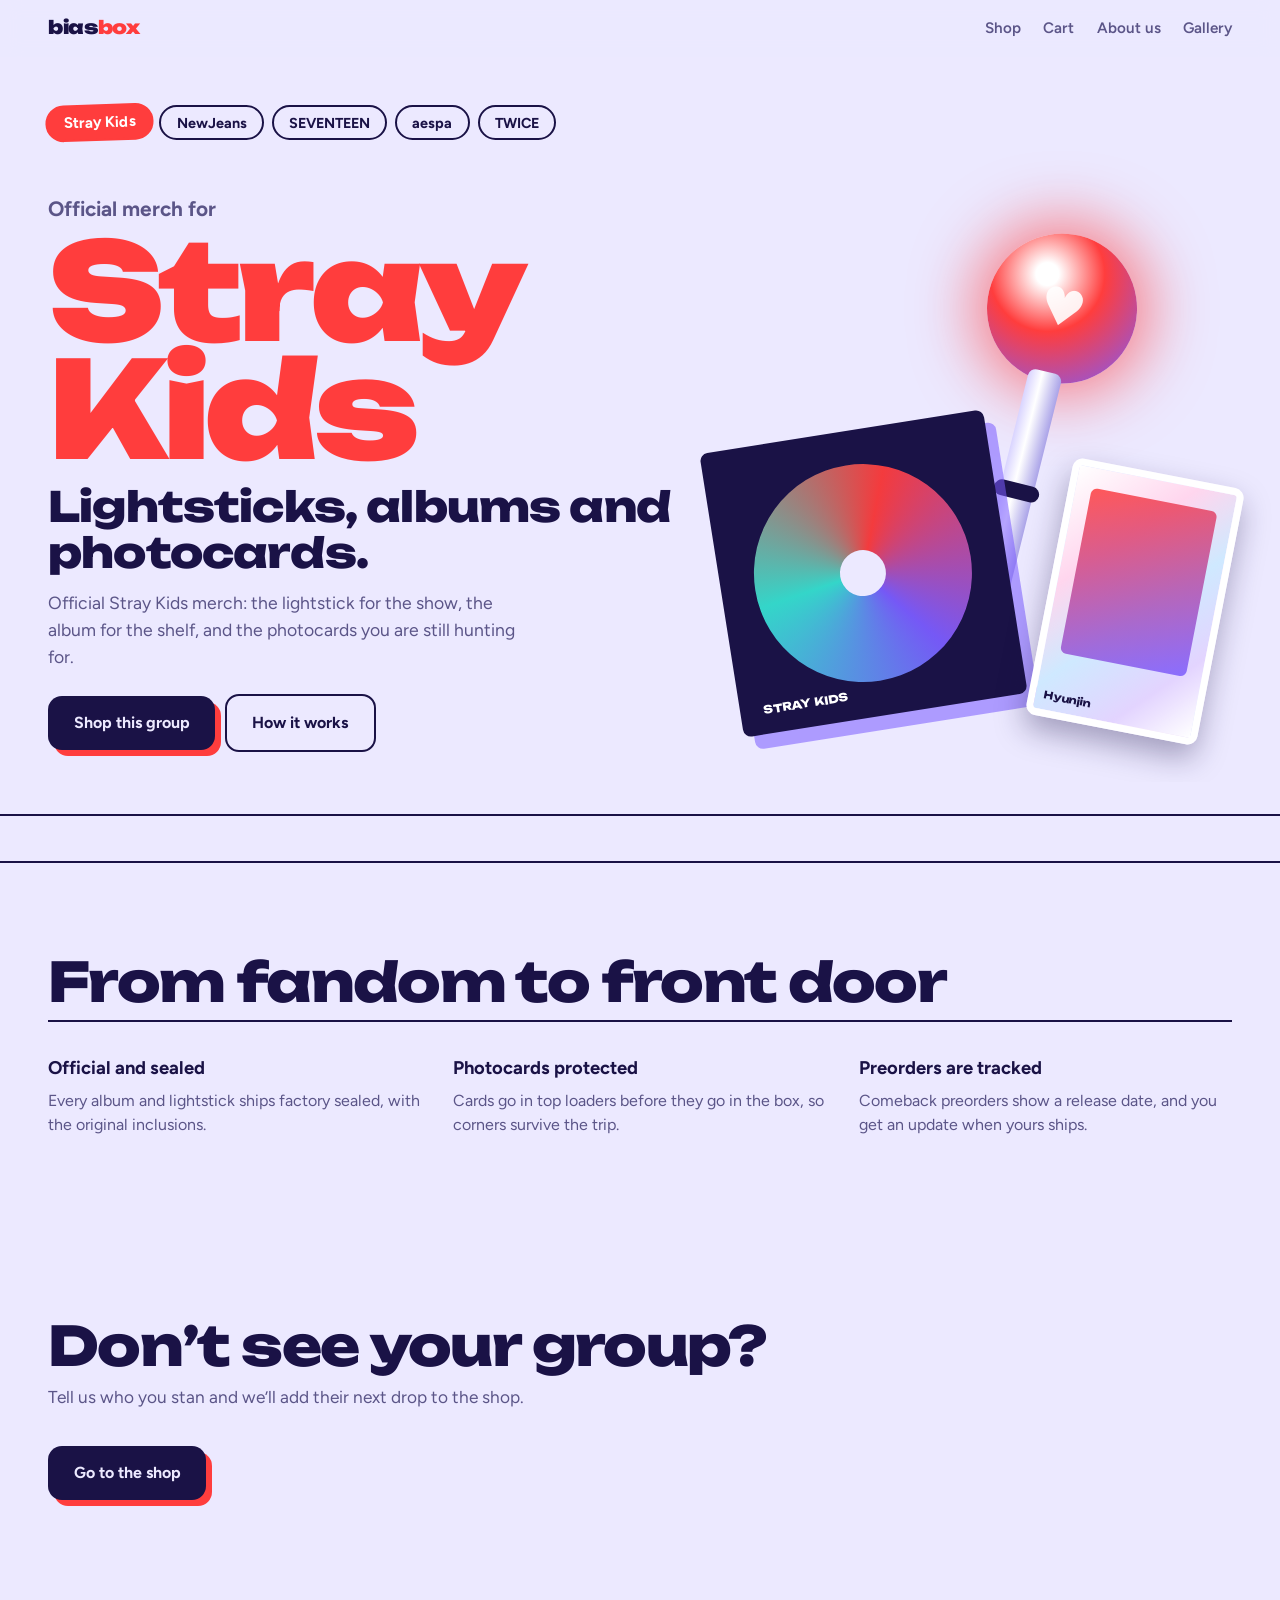
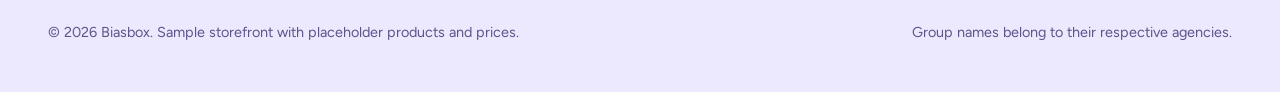
==== index.html @ 9d8fe7e4 "Update index.html" ====
<!DOCTYPE html>
<html lang="en">
<head>
<meta charset="utf-8">
<meta name="viewport" content="width=device-width, initial-scale=1, viewport-fit=cover">
<title>Bias Box – Official K-pop Merch</title>
<link rel="preconnect" href="https://fonts.googleapis.com">
<link href="https://fonts.googleapis.com/css2?family=Unbounded:wght@500;800;900&family=Figtree:wght@400;600;700&display=swap" rel="stylesheet">
<style>
:root{
  --bg:#ece9ff;--surface:#ffffff;--ink:#1a1246;--muted:#5b5588;--line:#cfc9f5;
  --accent:#ff3d9a;--accent2:#7a5cff;--on-accent:#fff;
  box-sizing:border-box;padding-top:env(safe-area-inset-top,0px);padding-bottom:env(safe-area-inset-bottom,0px);
}
@media (prefers-color-scheme:dark){:root:not([data-theme="light"]){--bg:#120d33;--surface:#1d1650;--ink:#f1eeff;--muted:#a9a2dd;--line:#352c7a}}
:root[data-theme="dark"]{--bg:#120d33;--surface:#1d1650;--ink:#f1eeff;--muted:#a9a2dd;--line:#352c7a}
*,*::before,*::after{box-sizing:border-box}
html{height:100%;scroll-padding-top:env(safe-area-inset-top,0px);scroll-behavior:smooth}
body{margin:0;min-height:100%;background:var(--bg);color:var(--ink);font-family:"Figtree",system-ui,-apple-system,"Segoe UI",sans-serif;line-height:1.55;overflow-x:hidden;transition:background .4s}
body::before{content:"";position:fixed;inset:0 0 auto;height:env(safe-area-inset-top,0px);background:var(--bg);z-index:30}
a{color:inherit}
:focus-visible{outline:3px solid var(--accent);outline-offset:3px}
.d{font-family:"Unbounded","Arial Black",system-ui,sans-serif}

header{position:sticky;top:env(safe-area-inset-top,0px);z-index:20;display:flex;align-items:center;justify-content:space-between;gap:1rem;padding:.9rem clamp(1rem,4vw,3rem);background:color-mix(in srgb,var(--bg) 85%,transparent);backdrop-filter:blur(10px)}
.logo{font-weight:900;font-size:1.15rem;text-decoration:none;letter-spacing:-.02em}
.logo i{font-style:normal;color:var(--accent)}
nav{display:flex;gap:1.4rem;font-weight:600;font-size:.95rem}
nav a{text-decoration:none;color:var(--muted)}nav a:hover{color:var(--ink)}
.cart{border:2px solid var(--ink);background:none;color:var(--ink);font:700 .9rem "Figtree",sans-serif;padding:.45rem 1rem;border-radius:99px;cursor:pointer}

/* HERO */
.hero{position:relative;padding:clamp(1.5rem,4vw,3rem) clamp(1rem,4vw,3rem) 0;overflow:hidden}
.pick{display:flex;flex-wrap:wrap;gap:.5rem;margin-bottom:1.4rem}
.pick button{font:700 .9rem "Figtree",sans-serif;border:2px solid var(--ink);background:transparent;color:var(--ink);padding:.4rem .95rem;border-radius:99px;cursor:pointer;transition:.2s}
.pick button[aria-pressed="true"]{background:var(--accent);border-color:var(--accent);color:var(--on-accent);transform:rotate(-2deg) scale(1.05)}
.stage{display:grid;grid-template-columns:1.25fr 1fr;gap:2rem;align-items:center;min-height:min(70vh,620px)}
.kicker{font-size:clamp(1rem,2vw,1.3rem);font-weight:700;margin:0 0 .4rem;color:var(--muted)}
.gname{font-weight:900;font-size:clamp(3rem,10.5vw,9rem);line-height:.88;letter-spacing:-.04em;margin:0;color:var(--accent);word-break:break-word;transition:color .3s}
.what{font-weight:800;font-size:clamp(1.3rem,3.4vw,2.6rem);line-height:1.1;letter-spacing:-.02em;margin:1rem 0 .8rem;max-width:18ch}
.sub{max-width:44ch;color:var(--muted);font-size:1.1rem;margin:0 0 1.5rem}
.cta{display:inline-block;background:var(--ink);color:var(--bg);font-weight:700;padding:.9rem 1.6rem;border-radius:14px;text-decoration:none;box-shadow:6px 6px 0 var(--accent);transition:transform .15s,box-shadow .15s}
.cta:hover{transform:translate(3px,3px);box-shadow:3px 3px 0 var(--accent)}
.cta+.cta{background:transparent;color:var(--ink);border:2px solid var(--ink);box-shadow:none;margin-left:.6rem}

/* CSS-drawn merch trio */
.trio{position:relative;height:min(62vh,520px);min-height:340px}
.stick{position:absolute;left:50%;top:2%;width:64px;height:92%;transform:translateX(-50%) rotate(14deg);transform-origin:50% 90%}
.stick .orb{position:absolute;top:0;left:50%;width:150px;height:150px;transform:translateX(-50%);border-radius:50%;background:radial-gradient(circle at 35% 30%,#fff 0 8%,var(--accent) 40%,var(--accent2) 100%);box-shadow:0 0 60px 14px color-mix(in srgb,var(--accent) 60%,transparent);animation:glow 3s ease-in-out infinite}
.stick .orb::after{content:"♥";position:absolute;inset:0;display:grid;place-items:center;color:#fff;font-size:3.2rem;opacity:.9}
.stick .rod{position:absolute;top:140px;bottom:0;left:50%;width:34px;transform:translateX(-50%);border-radius:10px 10px 22px 22px;background:linear-gradient(90deg,#d9d4ff,#fff 40%,#aaa3e8)}
.stick .rod::before{content:"";position:absolute;top:34%;left:-6px;right:-6px;height:16px;border-radius:8px;background:var(--ink)}
.album{position:absolute;left:0;bottom:3%;width:56%;aspect-ratio:1;background:var(--ink);border-radius:8px;transform:rotate(-9deg);box-shadow:10px 14px 0 color-mix(in srgb,var(--accent2) 55%,transparent);overflow:hidden;display:grid;place-items:center}
.album::before{content:"";position:absolute;inset:12% 12%;border-radius:50%;background:conic-gradient(from 20deg,var(--accent),var(--accent2),#35e0d0,var(--accent));opacity:.95}
.album::after{content:"";position:absolute;width:16%;aspect-ratio:1;border-radius:50%;background:var(--bg)}
.album span{position:absolute;left:8%;bottom:6%;z-index:2;color:#fff;font:800 .7rem "Unbounded",sans-serif}
.pc{position:absolute;right:2%;bottom:0;width:34%;aspect-ratio:2/3;border-radius:10px;background:linear-gradient(135deg,#fff 0,#ffd6ee 30%,#cfe9ff 55%,#e3d4ff 80%,#fff);border:7px solid #fff;transform:rotate(11deg);box-shadow:0 14px 30px rgba(26,18,70,.35);display:flex;align-items:flex-end;padding:.5rem;font:800 .65rem "Unbounded",sans-serif;color:#1a1246}
.pc::before{content:"";position:absolute;inset:8% 10% 24%;border-radius:6px;background:linear-gradient(160deg,var(--accent),var(--accent2));opacity:.85}
.pc b{position:relative}
@keyframes glow{50%{box-shadow:0 0 90px 28px color-mix(in srgb,var(--accent) 70%,transparent)}}
@media(prefers-reduced-motion:reduce){.stick .orb{animation:none}html{scroll-behavior:auto}*{transition:none!important}}

.ticker{margin-top:2rem;border-block:2px solid var(--ink);overflow:hidden;white-space:nowrap;font-weight:900;padding:.6rem 0}
.ticker div{display:inline-block;animation:tick 28s linear infinite;padding-left:100%}
@keyframes tick{to{transform:translateX(-100%)}}

section{padding:clamp(3rem,7vw,6rem) clamp(1rem,4vw,3rem)}
h2{font-weight:800;font-size:clamp(1.8rem,4.5vw,3.4rem);letter-spacing:-.03em;line-height:1.05;margin:0 0 .6rem;max-width:20ch}
.lead{color:var(--muted);max-width:50ch;margin:0 0 2.2rem;font-size:1.08rem}

/* shop */
[hidden]{display:none!important}
#shoptitle{font-weight:800;font-size:clamp(2rem,6vw,4.5rem);letter-spacing:-.035em;line-height:1;margin:0 0 .6rem;color:var(--accent)}
.grid{display:grid;grid-template-columns:repeat(auto-fill,minmax(250px,1fr));gap:1.4rem}
.card{background:var(--surface);border:2px solid var(--ink);border-radius:22px 22px 22px 4px;padding:1rem;display:flex;flex-direction:column;gap:.7rem}
.card:nth-child(even){border-radius:22px 4px 22px 22px}
.thumb{aspect-ratio:4/3;border-radius:14px;display:grid;place-items:center;font-size:3.4rem;background:linear-gradient(135deg,var(--c1),var(--c2))}
.card h3{margin:0;font-size:1.05rem;line-height:1.25}
.card .g{font-size:.9rem;color:var(--muted);margin:0}
.row{display:flex;justify-content:space-between;align-items:center;margin-top:auto}
.price{font-weight:900}
.add{border:0;background:var(--ink);color:var(--bg);font:700 .85rem "Figtree",sans-serif;padding:.5rem .9rem;border-radius:10px;cursor:pointer}
.add.done{background:var(--accent);color:#fff}

.how{display:grid;grid-template-columns:repeat(auto-fit,minmax(220px,1fr));gap:2rem;border-top:2px solid var(--ink);padding-top:2rem}
.how h3{margin:0 0 .4rem;font-size:1.15rem}.how p{margin:0;color:var(--muted)}

footer{padding:2rem clamp(1rem,4vw,3rem) 3rem;color:var(--muted);font-size:.9rem;display:flex;flex-wrap:wrap;justify-content:space-between;gap:1rem}

@media(max-width:820px){
  header{flex-wrap:wrap}nav{width:100%;order:3;overflow-x:auto;gap:1.1rem;padding-bottom:.2rem}
  .stage{grid-template-columns:1fr;min-height:0}
  .trio{height:360px}
  .cta+.cta{margin:.6rem 0 0}
}
</style>
</head>
<body>
<header>
  <a class="logo d" href="#top">bias<i>box</i></a>
  <nav><a data-m="shop" href="#">Shop</a><a data-m="cart" href="#">Cart</a><a data-m="about" href="#">About us</a><a data-m="gallery" href="#">Gallery</a></nav>
</header>

<main id="top">
<div class="hero">
  <div class="pick" role="group" aria-label="Choose a group" id="pick"></div>
  <div class="stage">
    <div>
      <p class="kicker">Official merch for</p>
      <h1 class="gname d" id="gname">Stray Kids</h1>
      <p class="what d" id="what">Lightsticks, albums and photocards.</p>
      <p class="sub" id="sub">Everything you need for the comeback: a lightstick that syncs to the concert, the new album, and the photocards you are hunting for.</p>
      <a class="cta" data-m="shop" href="#">Shop this group</a><a class="cta" href="#how">How it works</a>
    </div>
    <div class="trio" aria-hidden="true">
      <div class="stick"><div class="orb"></div><div class="rod"></div></div>
      <div class="album"><span id="alb">STRAY KIDS</span></div>
      <div class="pc"><b id="pcn">Photocard</b></div>
    </div>
  </div>
</div>
<div class="ticker" aria-hidden="true"><div class="d">LIGHTSTICKS ✦ ALBUMS ✦ PHOTOCARDS ✦ HOODIES ✦ POSTERS ✦ KEYRINGS ✦ LIGHTSTICKS ✦ ALBUMS ✦ PHOTOCARDS ✦ HOODIES ✦ POSTERS ✦ KEYRINGS ✦</div></div>

<section id="how">
  <h2 class="d">From fandom to front door</h2>
  <div class="how">
    <div><h3>Official and sealed</h3><p>Every album and lightstick ships factory sealed, with the original inclusions.</p></div>
    <div><h3>Photocards protected</h3><p>Cards go in top loaders before they go in the box, so corners survive the trip.</p></div>
    <div><h3>Preorders are tracked</h3><p>Comeback preorders show a release date, and you get an update when yours ships.</p></div>
  </div>
</section>

<section id="groups">
  <h2 class="d">Don’t see your group?</h2>
  <p class="lead">Tell us who you stan and we’ll add their next drop to the shop.</p>
  <a class="cta" data-m="shop" href="#">Go to the shop</a>
</section>
</main>

<footer><span>© 2026 Biasbox. Sample storefront with placeholder products and prices.</span><span>Group names belong to their respective agencies.</span></footer>

<script>
const MAIN="shop.html";
const groups=[
 {n:"Stray Kids",m:"SKZ",a:"#ff3d3d",b:"#7a5cff",pc:"Hyunjin"},
 {n:"NewJeans",m:"NJ",a:"#2fa8ff",b:"#a06bff",pc:"Haerin"},
 {n:"SEVENTEEN",m:"SVT",a:"#ff7ac8",b:"#6fa8ff",pc:"Mingyu"},
 {n:"aespa",m:"æ",a:"#b266ff",b:"#22d3c5",pc:"Karina"},
 {n:"TWICE",m:"TW",a:"#ff6a3d",b:"#ff3d9a",pc:"Nayeon"}
];
const $=id=>document.getElementById(id);
let cur=0;
function render(){
  const g=groups[cur],r=document.documentElement.style;
  r.setProperty("--accent",g.a);r.setProperty("--accent2",g.b);
  $("gname").textContent=g.n;
  $("what").textContent="Lightsticks, albums and photocards.";
  $("sub").textContent="Official "+g.n+" merch: the lightstick for the show, the album for the shelf, and the photocards you are still hunting for.";
  $("alb").textContent=g.n.toUpperCase();$("pcn").textContent=g.pc;
  [...$("pick").children].forEach((b,i)=>b.setAttribute("aria-pressed",i===cur));
  document.querySelectorAll("[data-m]").forEach(a=>{a.href=MAIN+"?g="+cur+"#"+a.dataset.m;a.target="_blank";a.rel="noopener"});
}
$("pick").innerHTML=groups.map((g,i)=>`<button type="button" data-i="${i}" aria-pressed="false">${g.n}</button>`).join("");
$("pick").addEventListener("click",e=>{const b=e.target.closest("button");if(b){cur=+b.dataset.i;render()}});
render();
</script>
</body>
</html>
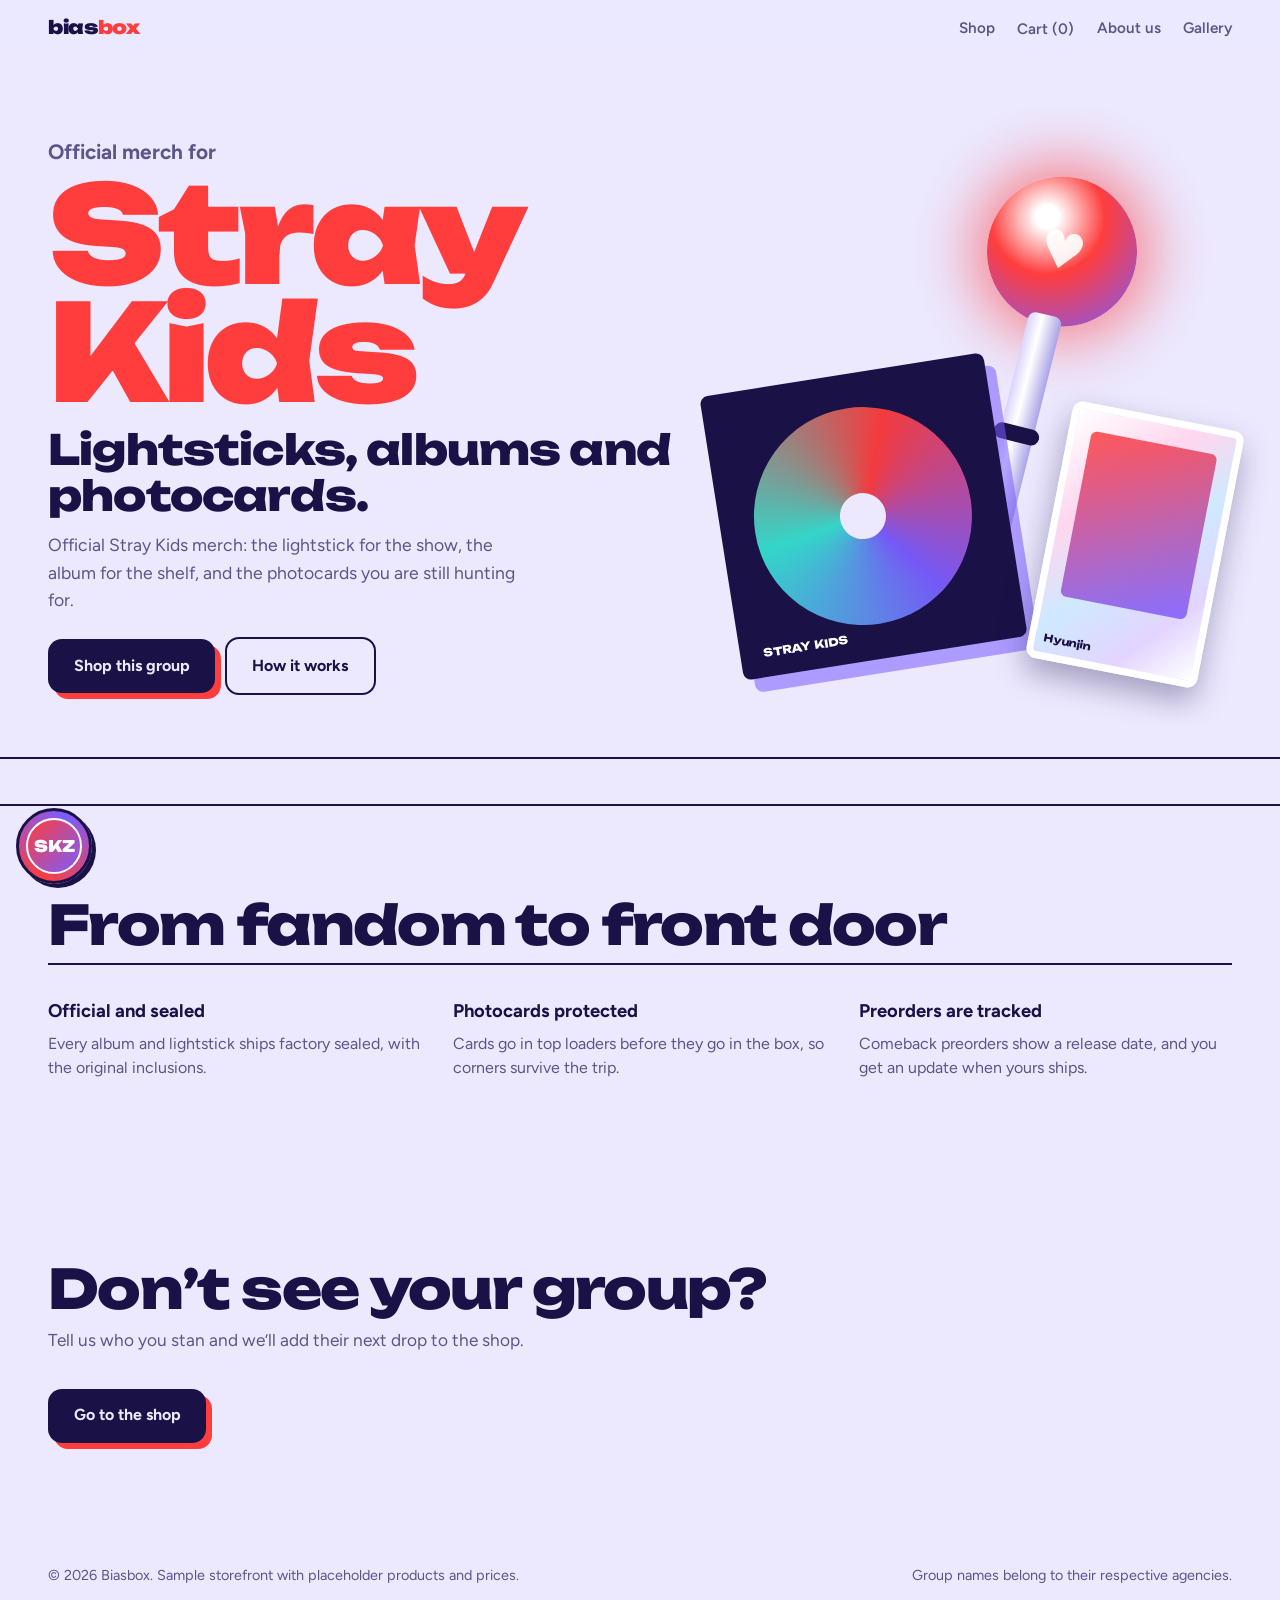
==== commit d3007508: "Update index.html" ====
--- a/index.html
+++ b/index.html
@@ -3,7 +3,7 @@
 <head>
 <meta charset="utf-8">
 <meta name="viewport" content="width=device-width, initial-scale=1, viewport-fit=cover">
-<title>Bias Box – Official K-pop Merch</title>
+<title>Biasbox – Official K-pop Merch</title>
 <link rel="preconnect" href="https://fonts.googleapis.com">
 <link href="https://fonts.googleapis.com/css2?family=Unbounded:wght@500;800;900&family=Figtree:wght@400;600;700&display=swap" rel="stylesheet">
 <style>
@@ -93,24 +93,60 @@
   .trio{height:360px}
   .cta+.cta{margin:.6rem 0 0}
 }
+
+[hidden]{display:none!important}
+#shoptitle{font-weight:800;font-size:clamp(2rem,6vw,4.5rem);letter-spacing:-.035em;line-height:1;margin:0 0 .6rem;color:var(--accent)}
+.navbtn{font:600 .95rem "Figtree",sans-serif;background:none;border:0;color:var(--muted);cursor:pointer;padding:0}.navbtn:hover{color:var(--ink)}
+.thumb{overflow:hidden}
+.gal{display:grid;grid-template-columns:repeat(auto-fill,minmax(200px,1fr));gap:1rem}
+.gal figure{margin:0;position:relative;aspect-ratio:1;border-radius:18px;border:2px solid var(--ink);display:grid;place-items:center;font-size:3.6rem;overflow:hidden;background:linear-gradient(135deg,var(--c1),var(--c2))}
+.gal figure:first-child{grid-column:span 2;aspect-ratio:2/1}
+.gal figcaption{position:absolute;left:.6rem;bottom:.5rem;font:700 .8rem "Figtree",sans-serif;color:#1a1246;background:rgba(255,255,255,.85);padding:.15rem .6rem;border-radius:99px}
+.gal img{width:100%;height:100%;object-fit:cover}
+.about{max-width:60ch;font-size:1.1rem;color:var(--muted)}
+.badge{position:fixed;left:max(1rem,env(safe-area-inset-left,0px));bottom:calc(1rem + env(safe-area-inset-bottom,0px));width:76px;height:76px;border-radius:50%;z-index:25;border:3px solid var(--ink);background:conic-gradient(from 200deg,var(--accent),var(--accent2),var(--accent));display:grid;place-items:center;text-decoration:none;box-shadow:4px 4px 0 var(--ink);transition:transform .2s}
+.badge:hover{transform:rotate(-8deg) scale(1.06)}
+.badge span{width:56px;height:56px;border-radius:50%;background:rgba(18,13,51,.55);color:#fff;display:grid;place-items:center;font:900 1rem "Unbounded",sans-serif}
+.scrim{position:fixed;inset:0;background:rgba(26,18,70,.45);z-index:35}
+.drawer{position:fixed;top:0;right:0;bottom:0;width:min(400px,100%);background:var(--surface);border-left:2px solid var(--ink);z-index:40;display:flex;flex-direction:column;padding:calc(1.2rem + env(safe-area-inset-top,0px)) 1.2rem calc(1.2rem + env(safe-area-inset-bottom,0px));transform:translateX(100%);visibility:hidden;transition:transform .3s,visibility .3s}
+.drawer.open{transform:none;visibility:visible}
+.dh{display:flex;justify-content:space-between;align-items:center}.dh h2{font-size:1.4rem;margin:0}
+#lines{flex:1;overflow:auto;margin:1rem 0}
+.line{display:grid;grid-template-columns:52px 1fr auto;gap:.7rem;align-items:center;padding:.6rem 0;border-bottom:1px solid var(--line)}
+.lt{width:52px;height:52px;border-radius:12px;display:grid;place-items:center;font-size:1.6rem;background:linear-gradient(135deg,var(--c1),var(--c2));overflow:hidden}
+.qty{display:flex;align-items:center;gap:.5rem;font-weight:700}
+.qty button{width:28px;height:28px;border-radius:50%;border:2px solid var(--ink);background:none;color:var(--ink);cursor:pointer;font-weight:700}
+
+section{scroll-margin-top:6rem}
+#page-shop,#page-gallery,#page-about{min-height:70vh}
+.thumb,.lt{position:relative}
+.px{position:absolute;inset:0;width:100%;height:100%;object-fit:cover}
+.lg{position:relative;overflow:hidden;display:grid;place-items:center;width:46px;height:46px;border-radius:50%;background:linear-gradient(135deg,var(--a),var(--b));color:#fff;font:900 .8rem "Unbounded","Arial Black",sans-serif;border:2px solid #fff}
+.dock{position:fixed;left:max(1rem,env(safe-area-inset-left,0px));bottom:calc(1rem + env(safe-area-inset-bottom,0px));width:76px;height:76px;border-radius:50%;z-index:25;border:3px solid var(--ink);background:conic-gradient(from 200deg,var(--accent),var(--accent2),var(--accent));box-shadow:4px 4px 0 var(--ink);overflow:hidden;display:flex;flex-direction:column;justify-content:flex-end;align-items:center;transition:height .35s cubic-bezier(.3,1.3,.5,1),border-radius .3s}
+.dock.open{height:calc(76px + var(--n)*60px + 12px);border-radius:20px;background:var(--surface)}
+.dlist{display:flex;flex-direction:column;gap:8px;padding-top:12px;opacity:0;transition:opacity .2s}
+.dock.open .dlist{opacity:1;transition-delay:.15s}
+.dock:not(.open) .dlist{visibility:hidden}
+.gb{border:0;background:none;padding:2px;border-radius:50%;cursor:pointer;line-height:0}
+.gb[aria-pressed="true"]{outline:3px solid var(--accent);outline-offset:1px}
+.dtog{flex:none;width:70px;height:70px;border:0;background:none;cursor:pointer;display:grid;place-items:center;color:var(--ink);font:900 1.4rem "Unbounded",sans-serif;padding:0}
+.dtog .lg{width:56px;height:56px;font-size:1rem}
 </style>
 </head>
 <body>
 <header>
-  <a class="logo d" href="#top">bias<i>box</i></a>
-  <nav><a data-m="shop" href="#">Shop</a><a data-m="cart" href="#">Cart</a><a data-m="about" href="#">About us</a><a data-m="gallery" href="#">Gallery</a></nav>
+  <a class="logo d" href="index.html">bias<i>box</i></a>
+  <nav><a href="shop.html">Shop</a><button class="navbtn" id="cartbtn" type="button">Cart (<span id="cc">0</span>)</button><a href="about.html">About us</a><a href="gallery.html">Gallery</a></nav>
 </header>
-
 <main id="top">
 <div class="hero">
-  <div class="pick" role="group" aria-label="Choose a group" id="pick"></div>
   <div class="stage">
     <div>
       <p class="kicker">Official merch for</p>
       <h1 class="gname d" id="gname">Stray Kids</h1>
       <p class="what d" id="what">Lightsticks, albums and photocards.</p>
       <p class="sub" id="sub">Everything you need for the comeback: a lightstick that syncs to the concert, the new album, and the photocards you are hunting for.</p>
-      <a class="cta" data-m="shop" href="#">Shop this group</a><a class="cta" href="#how">How it works</a>
+      <a class="cta" href="shop.html">Shop this group</a><a class="cta" href="#how">How it works</a>
     </div>
     <div class="trio" aria-hidden="true">
       <div class="stick"><div class="orb"></div><div class="rod"></div></div>
@@ -133,36 +169,85 @@
 <section id="groups">
   <h2 class="d">Don’t see your group?</h2>
   <p class="lead">Tell us who you stan and we’ll add their next drop to the shop.</p>
-  <a class="cta" data-m="shop" href="#">Go to the shop</a>
+  <a class="cta" href="shop.html">Go to the shop</a>
 </section>
 </main>
-
 <footer><span>© 2026 Biasbox. Sample storefront with placeholder products and prices.</span><span>Group names belong to their respective agencies.</span></footer>
 
+<div class="scrim" id="scrim" hidden></div>
+<aside class="drawer" id="drawer" aria-label="Cart">
+  <div class="dh"><h2 class="d">Your cart</h2><button class="navbtn" id="close" type="button">Close</button></div>
+  <div id="lines"></div>
+  <div><div class="row"><b>Total</b><b class="d" id="total">$0</b></div>
+  <button class="cta" id="checkout" type="button" style="border:0;cursor:pointer;width:100%;margin-top:.8rem">Checkout</button>
+  <p class="g" id="note" style="color:var(--muted)"></p></div>
+</aside>
+
+<div class="dock" id="dock"><div class="dlist" id="list"></div><button class="dtog" id="tog" type="button" aria-label="Choose group" aria-expanded="false"></button></div>
 <script>
-const MAIN="shop.html";
+const $=id=>document.getElementById(id)||document.createElement("div");
+// IMAGES: paste links into logo_url and img_url (order: lightstick, album, photocards, hoodie, keyring, posters).
+// Remote links load when this file runs on your own site or computer; the hosted preview blocks them and shows the fallback.
+const U=["","","","","",""];
 const groups=[
- {n:"Stray Kids",m:"SKZ",a:"#ff3d3d",b:"#7a5cff",pc:"Hyunjin"},
- {n:"NewJeans",m:"NJ",a:"#2fa8ff",b:"#a06bff",pc:"Haerin"},
- {n:"SEVENTEEN",m:"SVT",a:"#ff7ac8",b:"#6fa8ff",pc:"Mingyu"},
- {n:"aespa",m:"æ",a:"#b266ff",b:"#22d3c5",pc:"Karina"},
- {n:"TWICE",m:"TW",a:"#ff6a3d",b:"#ff3d9a",pc:"Nayeon"}
+ {n:"Stray Kids",m:"SKZ",a:"#ff3d3d",b:"#7a5cff",pc:"Hyunjin",logo_url:"",img_url:[...U]},
+ {n:"NewJeans",m:"NJ",a:"#2fa8ff",b:"#a06bff",pc:"Haerin",logo_url:"",img_url:[...U]},
+ {n:"SEVENTEEN",m:"SVT",a:"#ff7ac8",b:"#6fa8ff",pc:"Mingyu",logo_url:"",img_url:[...U]},
+ {n:"aespa",m:"æ",a:"#b266ff",b:"#22d3c5",pc:"Karina",logo_url:"",img_url:[...U]},
+ {n:"TWICE",m:"TW",a:"#ff6a3d",b:"#ff3d9a",pc:"Nayeon",logo_url:"",img_url:[...U]}
 ];
-const $=id=>document.getElementById(id);
-let cur=0;
+const items=[
+ {t:"Official Lightstick",e:"🪄",p:39,c1:"#ffd6ee",c2:"#d6cbff"},
+ {t:"Latest Album, Photobook Ver.",e:"💿",p:24,c1:"#cfe9ff",c2:"#e3d4ff"},
+ {t:"Random Photocard Pack (5)",e:"🃏",p:9,c1:"#fff0b8",c2:"#ffd0e4"},
+ {t:"Tour Hoodie",e:"🧥",p:58,c1:"#d3f7ee",c2:"#cfd8ff"},
+ {t:"Acrylic Keyring",e:"🔑",p:12,c1:"#ffe0cf",c2:"#ffd0f0"},
+ {t:"Poster Set (3)",e:"🖼️",p:16,c1:"#e0d6ff",c2:"#c9f1ff"}
+];
+const store={get(k,d){try{const v=JSON.parse(localStorage.getItem(k));return v==null?d:v}catch(e){return d}},set(k,v){try{localStorage.setItem(k,JSON.stringify(v))}catch(e){}}};
+let cur=Math.min(groups.length-1,Math.max(0,+store.get("bb_g",0)||0));const cart=store.get("bb_cart",{});
+const px=(u,alt)=>u?`<img class="px" src="${u}" alt="${alt}" loading="lazy" onerror="this.remove()">`:"";
+const logo=g=>`<span class="lg" style="--a:${g.a};--b:${g.b}">${g.m}${px(g.logo_url,"")}</span>`;
 function render(){
   const g=groups[cur],r=document.documentElement.style;
   r.setProperty("--accent",g.a);r.setProperty("--accent2",g.b);
   $("gname").textContent=g.n;
-  $("what").textContent="Lightsticks, albums and photocards.";
   $("sub").textContent="Official "+g.n+" merch: the lightstick for the show, the album for the shelf, and the photocards you are still hunting for.";
   $("alb").textContent=g.n.toUpperCase();$("pcn").textContent=g.pc;
-  [...$("pick").children].forEach((b,i)=>b.setAttribute("aria-pressed",i===cur));
-  document.querySelectorAll("[data-m]").forEach(a=>{a.href=MAIN+"?g="+cur+"#"+a.dataset.m;a.target="_blank";a.rel="noopener"});
-}
-$("pick").innerHTML=groups.map((g,i)=>`<button type="button" data-i="${i}" aria-pressed="false">${g.n}</button>`).join("");
-$("pick").addEventListener("click",e=>{const b=e.target.closest("button");if(b){cur=+b.dataset.i;render()}});
-render();
+  $("shoptitle").textContent="Shop "+g.n;
+  $("grid").innerHTML=items.map((it,i)=>`<article class="card"><div class="thumb" style="--c1:${it.c1};--c2:${it.c2}">${it.e}${px(g.img_url[i],it.t)}</div><h3>${it.t.replace("Latest Album",g.n+" Album")}</h3><p class="g">${g.n} official merch</p><div class="row"><span class="price d">$${it.p}</span><button class="add" data-i="${i}">Add to cart</button></div></article>`).join("");
+  $("gal").innerHTML=items.map((it,i)=>`<figure style="--c1:${it.c1};--c2:${it.c2}">${it.e}${px(g.img_url[i],it.t)}<figcaption>${g.n} ${it.t.split(",")[0]}</figcaption></figure>`).join("");
+  $("list").innerHTML=groups.map((x,i)=>`<button type="button" class="gb" data-i="${i}" title="${x.n}" aria-label="${x.n}" aria-pressed="${i===cur}">${logo(x)}</button>`).join("");
+  dockUI();
+}
+const dockOpen=()=>$("dock").classList.contains("open");
+function dockUI(){$("tog").innerHTML=dockOpen()?"✕":logo(groups[cur]);$("tog").setAttribute("aria-expanded",dockOpen())}
+$("dock").style.setProperty("--n",groups.length);
+$("tog").addEventListener("click",()=>{$("dock").classList.toggle("open");dockUI()});
+$("list").addEventListener("click",e=>{const b=e.target.closest(".gb");if(!b)return;cur=+b.dataset.i;store.set("bb_g",cur);$("dock").classList.remove("open");render()});
+
+function drawCart(){
+  store.set("bb_cart",cart);
+  const ls=Object.entries(cart);
+  $("cc").textContent=ls.reduce((s,[,l])=>s+l.q,0);
+  $("total").textContent="$"+ls.reduce((s,[,l])=>s+l.q*l.p,0);
+  $("lines").innerHTML=ls.length?ls.map(([k,l])=>`<div class="line"><div class="lt" style="--c1:${l.c1};--c2:${l.c2}">${l.e}${px(groups[l.gi].img_url[l.i],"")}</div><div><b>${l.t.split(",")[0]}</b><br><small>${l.g}, $${l.p}</small></div><div class="qty"><button data-k="${k}" data-d="-1" aria-label="Remove one">−</button>${l.q}<button data-k="${k}" data-d="1" aria-label="Add one">+</button></div></div>`).join(""):`<p class="lead">Your cart is empty. Add something from the shop.</p>`;
+}
+const openCart=o=>{$("drawer").classList.toggle("open",o);$("scrim").hidden=!o};
+$("grid").addEventListener("click",e=>{
+  const b=e.target.closest(".add");if(!b)return;
+  const i=+b.dataset.i,k=cur+"-"+i;
+  cart[k]=cart[k]||{...items[i],i,gi:cur,g:groups[cur].n,q:0};cart[k].q++;drawCart();
+  b.textContent="Added";b.classList.add("done");setTimeout(()=>{b.textContent="Add to cart";b.classList.remove("done")},1200);
+});
+$("lines").addEventListener("click",e=>{const b=e.target.closest("button");if(!b)return;const l=cart[b.dataset.k];l.q+=+b.dataset.d;if(l.q<=0)delete cart[b.dataset.k];drawCart()});
+$("cartbtn").addEventListener("click",()=>openCart(true));
+$("close").addEventListener("click",()=>openCart(false));
+$("scrim").addEventListener("click",()=>openCart(false));
+addEventListener("keydown",e=>{if(e.key==="Escape"){openCart(false);$("dock").classList.remove("open");dockUI()}});
+$("checkout").addEventListener("click",()=>{$("note").textContent="Checkout isn’t connected in this sample store."});
+
+render();drawCart();
 </script>
 </body>
 </html>
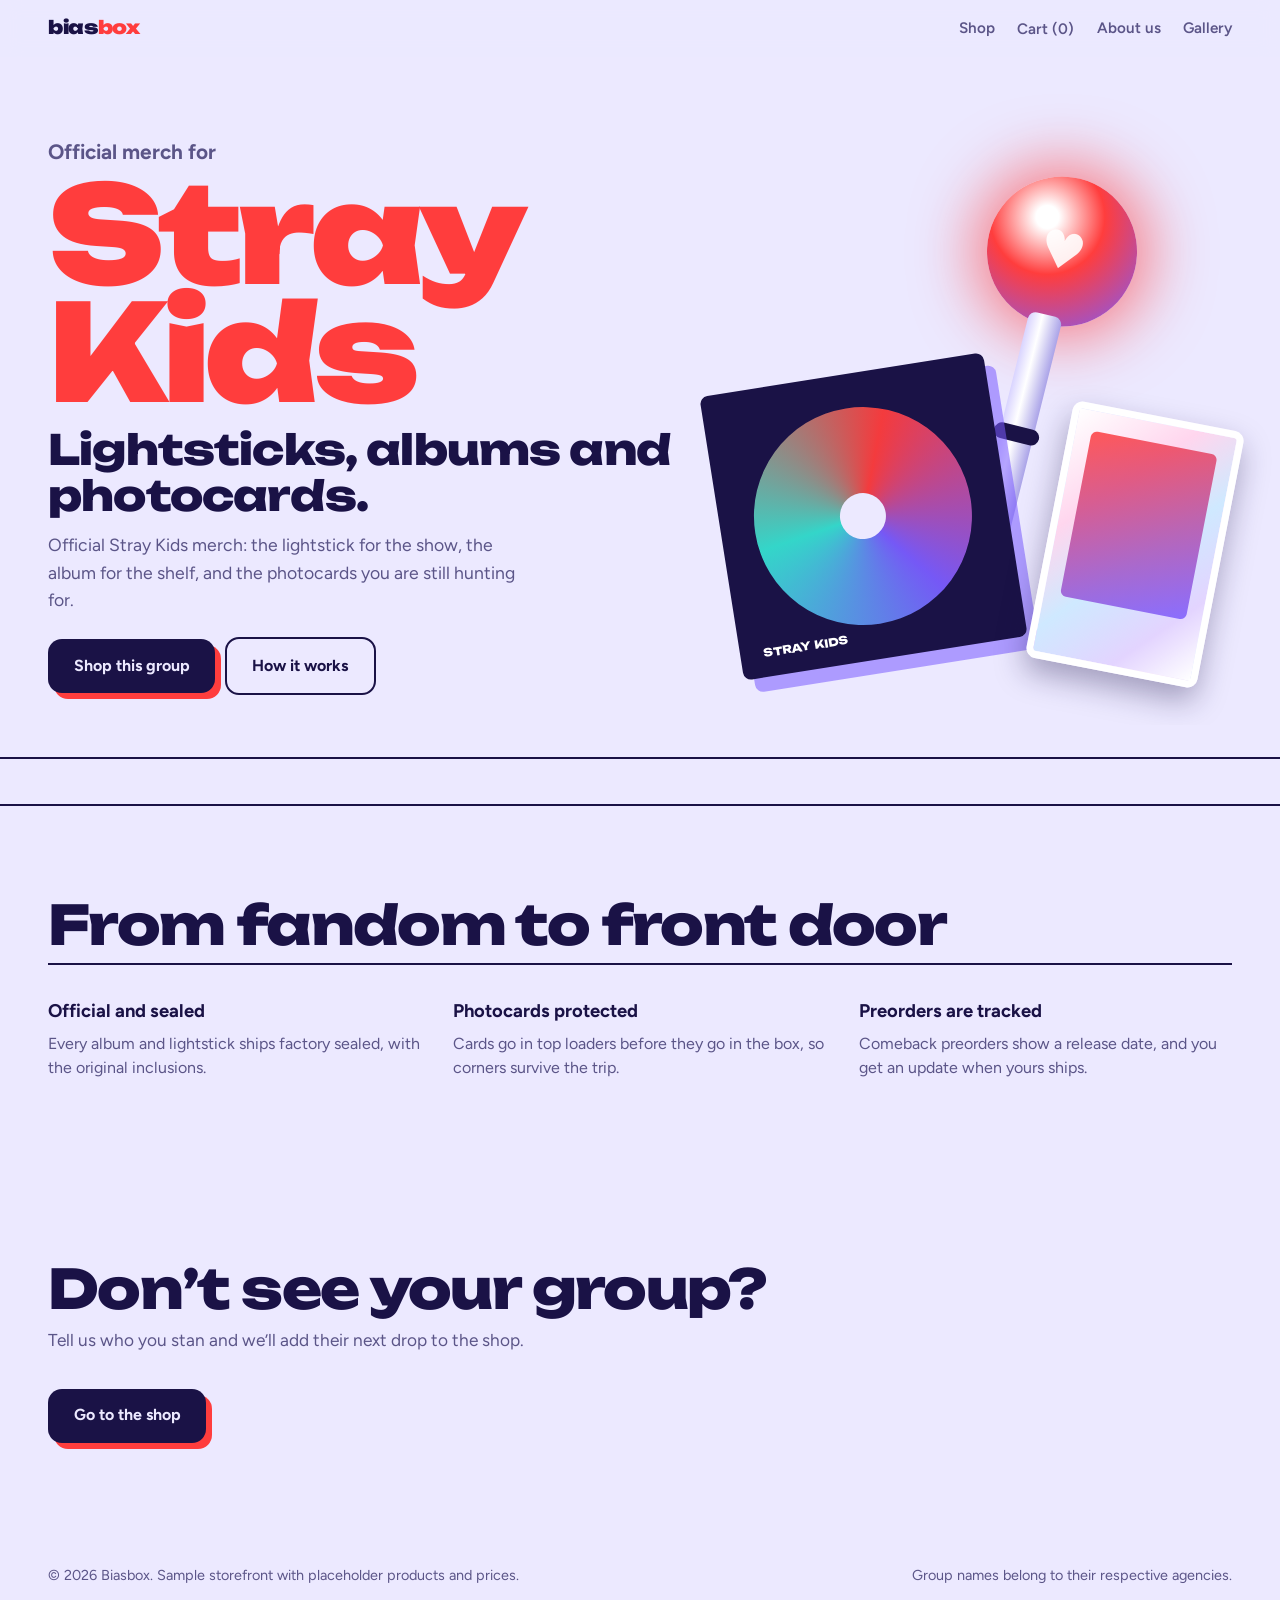
==== commit 6b32ee19: "Update index.html" ====
--- a/index.html
+++ b/index.html
@@ -151,7 +151,7 @@
     <div class="trio" aria-hidden="true">
       <div class="stick"><div class="orb"></div><div class="rod"></div></div>
       <div class="album"><span id="alb">STRAY KIDS</span></div>
-      <div class="pc"><b id="pcn">Photocard</b></div>
+      <div class="pc" id="pcbox"><b>Photocard</b></div>
     </div>
   </div>
 </div>
@@ -183,18 +183,17 @@
   <p class="g" id="note" style="color:var(--muted)"></p></div>
 </aside>
 
-<div class="dock" id="dock"><div class="dlist" id="list"></div><button class="dtog" id="tog" type="button" aria-label="Choose group" aria-expanded="false"></button></div>
 <script>
 const $=id=>document.getElementById(id)||document.createElement("div");
 // IMAGES: paste links into logo_url and img_url (order: lightstick, album, photocards, hoodie, keyring, posters).
 // Remote links load when this file runs on your own site or computer; the hosted preview blocks them and shows the fallback.
 const U=["","","","","",""];
 const groups=[
- {n:"Stray Kids",m:"SKZ",a:"#ff3d3d",b:"#7a5cff",pc:"Hyunjin",logo_url:"",img_url:[...U]},
- {n:"NewJeans",m:"NJ",a:"#2fa8ff",b:"#a06bff",pc:"Haerin",logo_url:"",img_url:[...U]},
- {n:"SEVENTEEN",m:"SVT",a:"#ff7ac8",b:"#6fa8ff",pc:"Mingyu",logo_url:"",img_url:[...U]},
- {n:"aespa",m:"æ",a:"#b266ff",b:"#22d3c5",pc:"Karina",logo_url:"",img_url:[...U]},
- {n:"TWICE",m:"TW",a:"#ff6a3d",b:"#ff3d9a",pc:"Nayeon",logo_url:"",img_url:[...U]}
+ {n:"Stray Kids",m:"SKZ",a:"#ff3d3d",b:"#7a5cff",pc:"Hyunjin",logo_url:"https://logos-world.net/wp-content/uploads/2020/12/Stray-Kids-Logo.png",img_url:["","","https://cdn.shopify.com/s/files/1/0469/3927/5428/files/Bildschirmfoto_2024-03-20_um_14.24.31.png?v=1710941116","","",""]},
+ {n:"NewJeans",m:"NJ",a:"#2fa8ff",b:"#a06bff",pc:"Haerin",logo_url:"https://i.redd.it/of59ep99b5de1.jpg",img_url:[...U]},
+ {n:"SEVENTEEN",m:"SVT",a:"#ff7ac8",b:"#6fa8ff",pc:"Mingyu",logo_url:"https://preview.redd.it/seventeen-coming-soon-logo-teaser-images-v0-a82ek0x8zxp81.jpg?width=640&crop=smart&auto=webp&s=bd14804eaed1f3b84816cc94537c46fcef9bc377",img_url:[...U]},
+ {n:"aespa",m:"æ",a:"#b266ff",b:"#22d3c5",pc:"Karina",logo_url:"https://i.pinimg.com/736x/78/c0/31/78c031f5454a02a5d82500f94b28ccd5.jpg",img_url:[...U]},
+ {n:"TWICE",m:"TW",a:"#ff6a3d",b:"#ff3d9a",pc:"Nayeon",logo_url:"https://i.etsystatic.com/33567402/r/il/456b92/3607450475/il_570xN.3607450475_4nci.jpg",img_url:[...U]}
 ];
 const items=[
  {t:"Official Lightstick",e:"🪄",p:39,c1:"#ffd6ee",c2:"#d6cbff"},
@@ -213,7 +212,7 @@
   r.setProperty("--accent",g.a);r.setProperty("--accent2",g.b);
   $("gname").textContent=g.n;
   $("sub").textContent="Official "+g.n+" merch: the lightstick for the show, the album for the shelf, and the photocards you are still hunting for.";
-  $("alb").textContent=g.n.toUpperCase();$("pcn").textContent=g.pc;
+  $("alb").textContent=g.n.toUpperCase();$("pcbox").innerHTML=g.img_url[2]?px(g.img_url[2],g.pc):`<b>${g.pc}</b>`;
   $("shoptitle").textContent="Shop "+g.n;
   $("grid").innerHTML=items.map((it,i)=>`<article class="card"><div class="thumb" style="--c1:${it.c1};--c2:${it.c2}">${it.e}${px(g.img_url[i],it.t)}</div><h3>${it.t.replace("Latest Album",g.n+" Album")}</h3><p class="g">${g.n} official merch</p><div class="row"><span class="price d">$${it.p}</span><button class="add" data-i="${i}">Add to cart</button></div></article>`).join("");
   $("gal").innerHTML=items.map((it,i)=>`<figure style="--c1:${it.c1};--c2:${it.c2}">${it.e}${px(g.img_url[i],it.t)}<figcaption>${g.n} ${it.t.split(",")[0]}</figcaption></figure>`).join("");
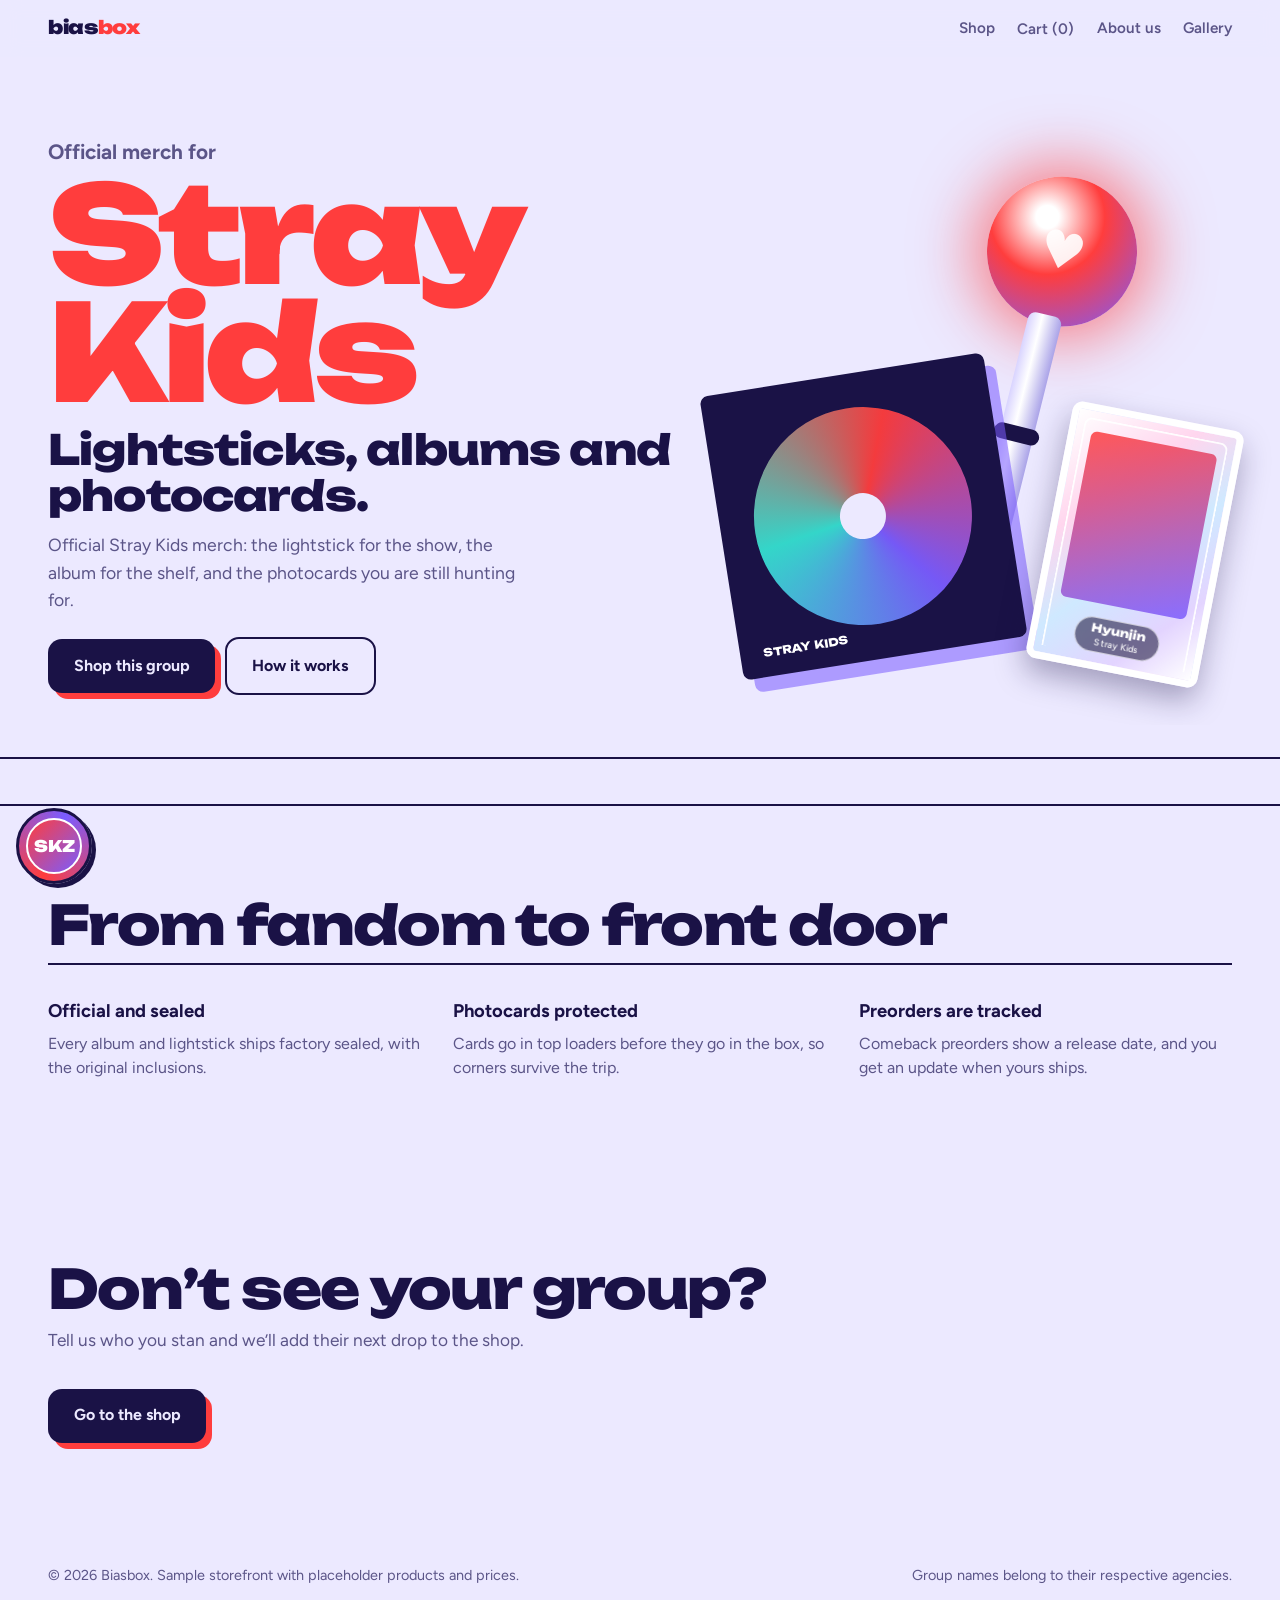
==== commit 693d2171: "Update index.html" ====
--- a/index.html
+++ b/index.html
@@ -131,6 +131,11 @@
 .gb[aria-pressed="true"]{outline:3px solid var(--accent);outline-offset:1px}
 .dtog{flex:none;width:70px;height:70px;border:0;background:none;cursor:pointer;display:grid;place-items:center;color:var(--ink);font:900 1.4rem "Unbounded",sans-serif;padding:0}
 .dtog .lg{width:56px;height:56px;font-size:1rem}
+.pc .px{border-radius:4px}
+.frm{position:absolute;inset:7px;border:2px solid rgba(255,255,255,.9);border-bottom:0;border-radius:8px 8px 0 0;pointer-events:none}
+.nm{position:absolute;left:50%;bottom:9px;transform:translateX(-50%);text-align:center;white-space:nowrap;background:rgba(18,13,51,.55);backdrop-filter:blur(6px);-webkit-backdrop-filter:blur(6px);color:#fff;padding:.28rem .9rem;border-radius:99px;border:1px solid rgba(255,255,255,.65)}
+.nm b{display:block;font:800 .72rem "Unbounded","Arial Black",sans-serif;line-height:1.2}
+.nm small{display:block;font:600 .58rem "Figtree",system-ui,sans-serif;opacity:.85;letter-spacing:.02em}
 </style>
 </head>
 <body>
@@ -151,7 +156,7 @@
     <div class="trio" aria-hidden="true">
       <div class="stick"><div class="orb"></div><div class="rod"></div></div>
       <div class="album"><span id="alb">STRAY KIDS</span></div>
-      <div class="pc" id="pcbox"><b>Photocard</b></div>
+      <div class="pc" id="pcbox"></div>
     </div>
   </div>
 </div>
@@ -183,6 +188,7 @@
   <p class="g" id="note" style="color:var(--muted)"></p></div>
 </aside>
 
+<div class="dock" id="dock"><div class="dlist" id="list"></div><button class="dtog" id="tog" type="button" aria-label="Choose group" aria-expanded="false"></button></div>
 <script>
 const $=id=>document.getElementById(id)||document.createElement("div");
 // IMAGES: paste links into logo_url and img_url (order: lightstick, album, photocards, hoodie, keyring, posters).
@@ -212,7 +218,7 @@
   r.setProperty("--accent",g.a);r.setProperty("--accent2",g.b);
   $("gname").textContent=g.n;
   $("sub").textContent="Official "+g.n+" merch: the lightstick for the show, the album for the shelf, and the photocards you are still hunting for.";
-  $("alb").textContent=g.n.toUpperCase();$("pcbox").innerHTML=g.img_url[2]?px(g.img_url[2],g.pc):`<b>${g.pc}</b>`;
+  $("alb").textContent=g.n.toUpperCase();$("pcbox").innerHTML=px(g.img_url[2],g.pc)+`<i class="frm"></i><div class="nm"><b>${g.pc}</b><small>${g.n}</small></div>`;
   $("shoptitle").textContent="Shop "+g.n;
   $("grid").innerHTML=items.map((it,i)=>`<article class="card"><div class="thumb" style="--c1:${it.c1};--c2:${it.c2}">${it.e}${px(g.img_url[i],it.t)}</div><h3>${it.t.replace("Latest Album",g.n+" Album")}</h3><p class="g">${g.n} official merch</p><div class="row"><span class="price d">$${it.p}</span><button class="add" data-i="${i}">Add to cart</button></div></article>`).join("");
   $("gal").innerHTML=items.map((it,i)=>`<figure style="--c1:${it.c1};--c2:${it.c2}">${it.e}${px(g.img_url[i],it.t)}<figcaption>${g.n} ${it.t.split(",")[0]}</figcaption></figure>`).join("");
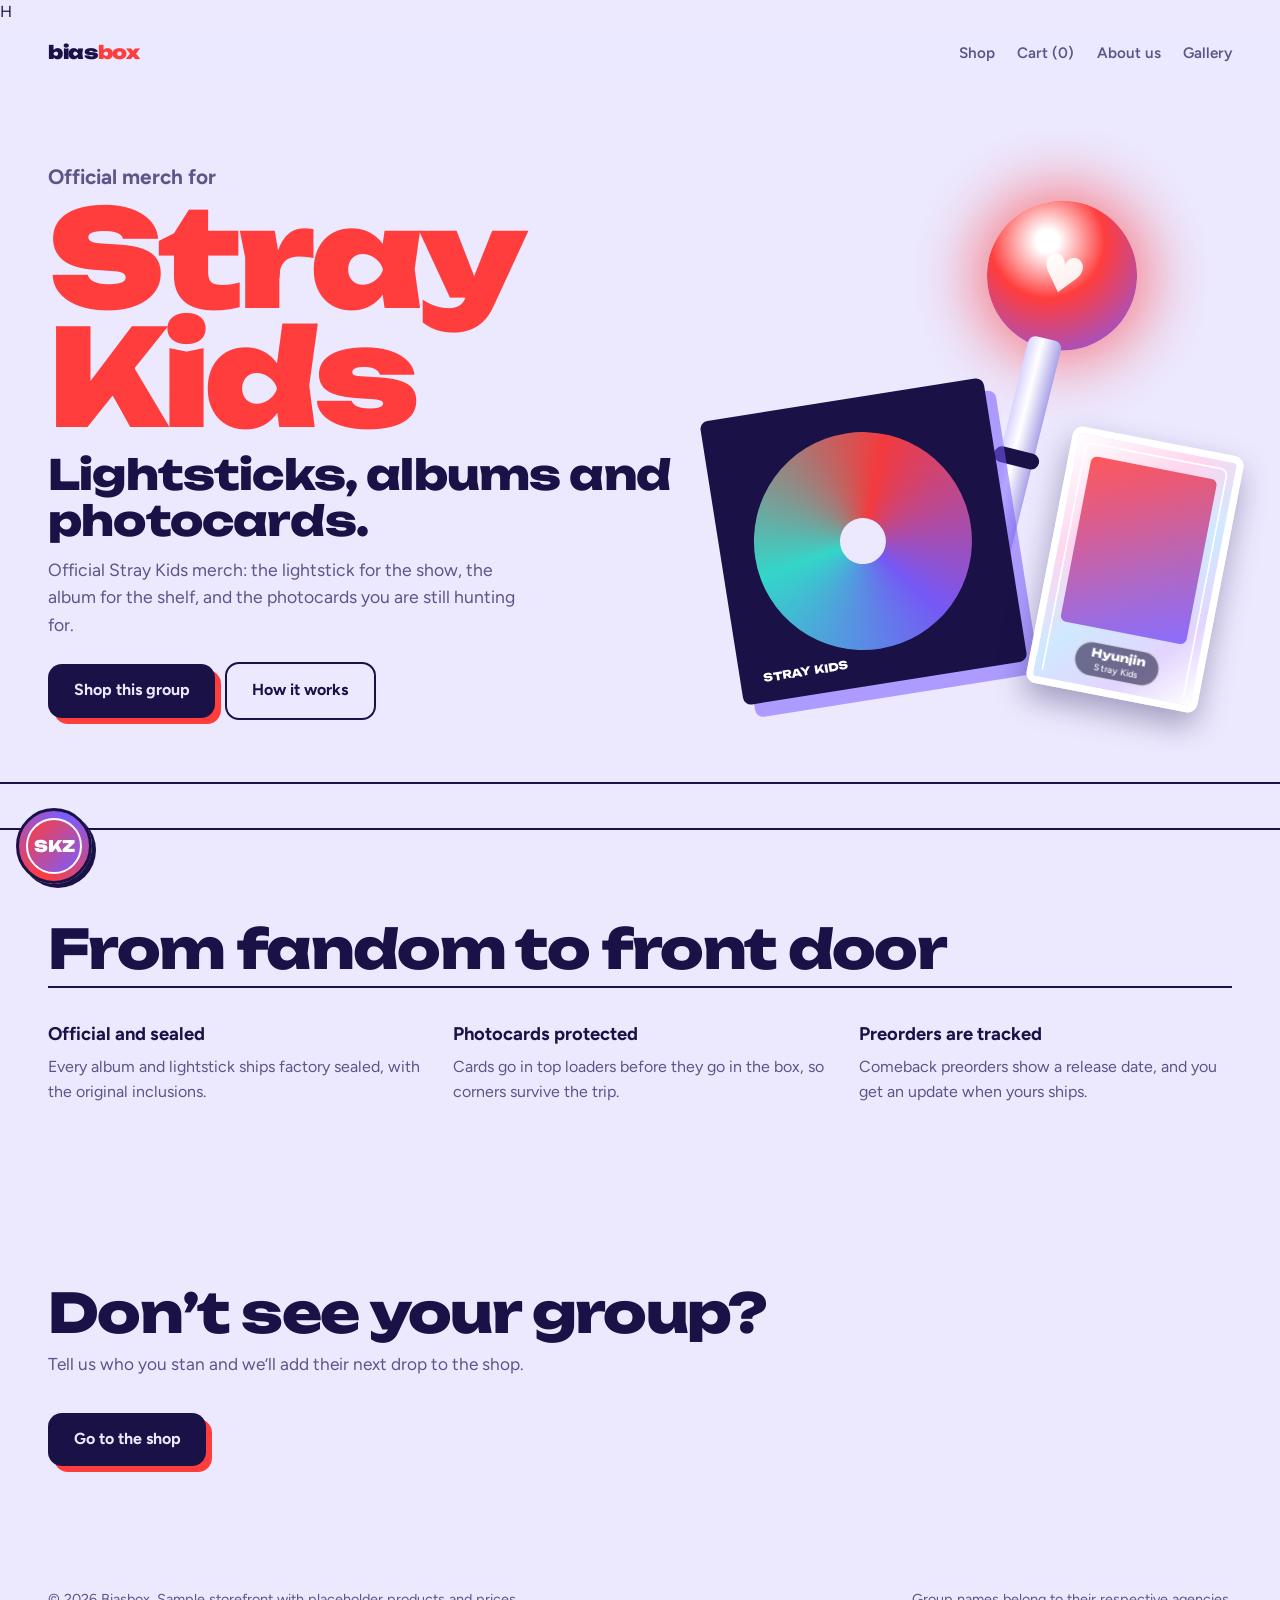
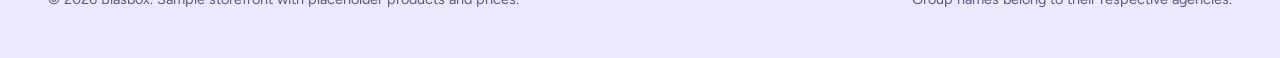
==== commit bec07e30: "Update index.html" ====
--- a/index.html
+++ b/index.html
@@ -1,4 +1,4 @@
-<!DOCTYPE html>
+H<!DOCTYPE html>
 <html lang="en">
 <head>
 <meta charset="utf-8">
@@ -196,10 +196,10 @@
 const U=["","","","","",""];
 const groups=[
  {n:"Stray Kids",m:"SKZ",a:"#ff3d3d",b:"#7a5cff",pc:"Hyunjin",logo_url:"https://logos-world.net/wp-content/uploads/2020/12/Stray-Kids-Logo.png",img_url:["","","https://cdn.shopify.com/s/files/1/0469/3927/5428/files/Bildschirmfoto_2024-03-20_um_14.24.31.png?v=1710941116","","",""]},
- {n:"NewJeans",m:"NJ",a:"#2fa8ff",b:"#a06bff",pc:"Haerin",logo_url:"https://i.redd.it/of59ep99b5de1.jpg",img_url:[...U]},
- {n:"SEVENTEEN",m:"SVT",a:"#ff7ac8",b:"#6fa8ff",pc:"Mingyu",logo_url:"https://preview.redd.it/seventeen-coming-soon-logo-teaser-images-v0-a82ek0x8zxp81.jpg?width=640&crop=smart&auto=webp&s=bd14804eaed1f3b84816cc94537c46fcef9bc377",img_url:[...U]},
- {n:"aespa",m:"æ",a:"#b266ff",b:"#22d3c5",pc:"Karina",logo_url:"https://i.pinimg.com/736x/78/c0/31/78c031f5454a02a5d82500f94b28ccd5.jpg",img_url:[...U]},
- {n:"TWICE",m:"TW",a:"#ff6a3d",b:"#ff3d9a",pc:"Nayeon",logo_url:"https://i.etsystatic.com/33567402/r/il/456b92/3607450475/il_570xN.3607450475_4nci.jpg",img_url:[...U]}
+ {n:"NewJeans",m:"NJ",a:"#2fa8ff",b:"#a06bff",pc:"Minji",logo_url:"https://i.redd.it/of59ep99b5de1.jpg",img_url:["","","https://i.pinimg.com/originals/7a/ef/55/7aef55941a5fe0a6ba4f36f3893c96c8.jpg","","",""]},
+ {n:"SEVENTEEN",m:"SVT",a:"#ff7ac8",b:"#6fa8ff",pc:"Mingyu",logo_url:"https://preview.redd.it/seventeen-coming-soon-logo-teaser-images-v0-a82ek0x8zxp81.jpg?width=640&crop=smart&auto=webp&s=bd14804eaed1f3b84816cc94537c46fcef9bc377",img_url:["","","https://encrypted-tbn0.gstatic.com/images?q=tbn:ANd9GcTkcbh90YfHVDgYKobr4QDfwpPQRHlACsQ_Ks65dnH-3vbsbcG1Duf6MnFh&s=10","","",""]},
+ {n:"aespa",m:"æ",a:"#b266ff",b:"#22d3c5",pc:"Karina",logo_url:"https://i.pinimg.com/736x/78/c0/31/78c031f5454a02a5d82500f94b28ccd5.jpg",img_url:["","","https://encrypted-tbn0.gstatic.com/images?q=tbn:ANd9GcSCFyoj1nnQDFZZ1K_yJYlcK9nqmHvfPIUGBo98ft9FcQNbXl0pFgh4EnA&s=10","","",""]},
+ {n:"TWICE",m:"TW",a:"#ff6a3d",b:"#ff3d9a",pc:"Chaeyoung",logo_url:"https://i.etsystatic.com/33567402/r/il/456b92/3607450475/il_570xN.3607450475_4nci.jpg",img_url:["","","https://encrypted-tbn0.gstatic.com/images?q=tbn:ANd9GcQ3nhKHaMRtXTv7AEYhWMiirC1Q0ll_qotroT70kfqeIdkHtPq8f6NS5w&s=10","","",""]},
 ];
 const items=[
  {t:"Official Lightstick",e:"🪄",p:39,c1:"#ffd6ee",c2:"#d6cbff"},
